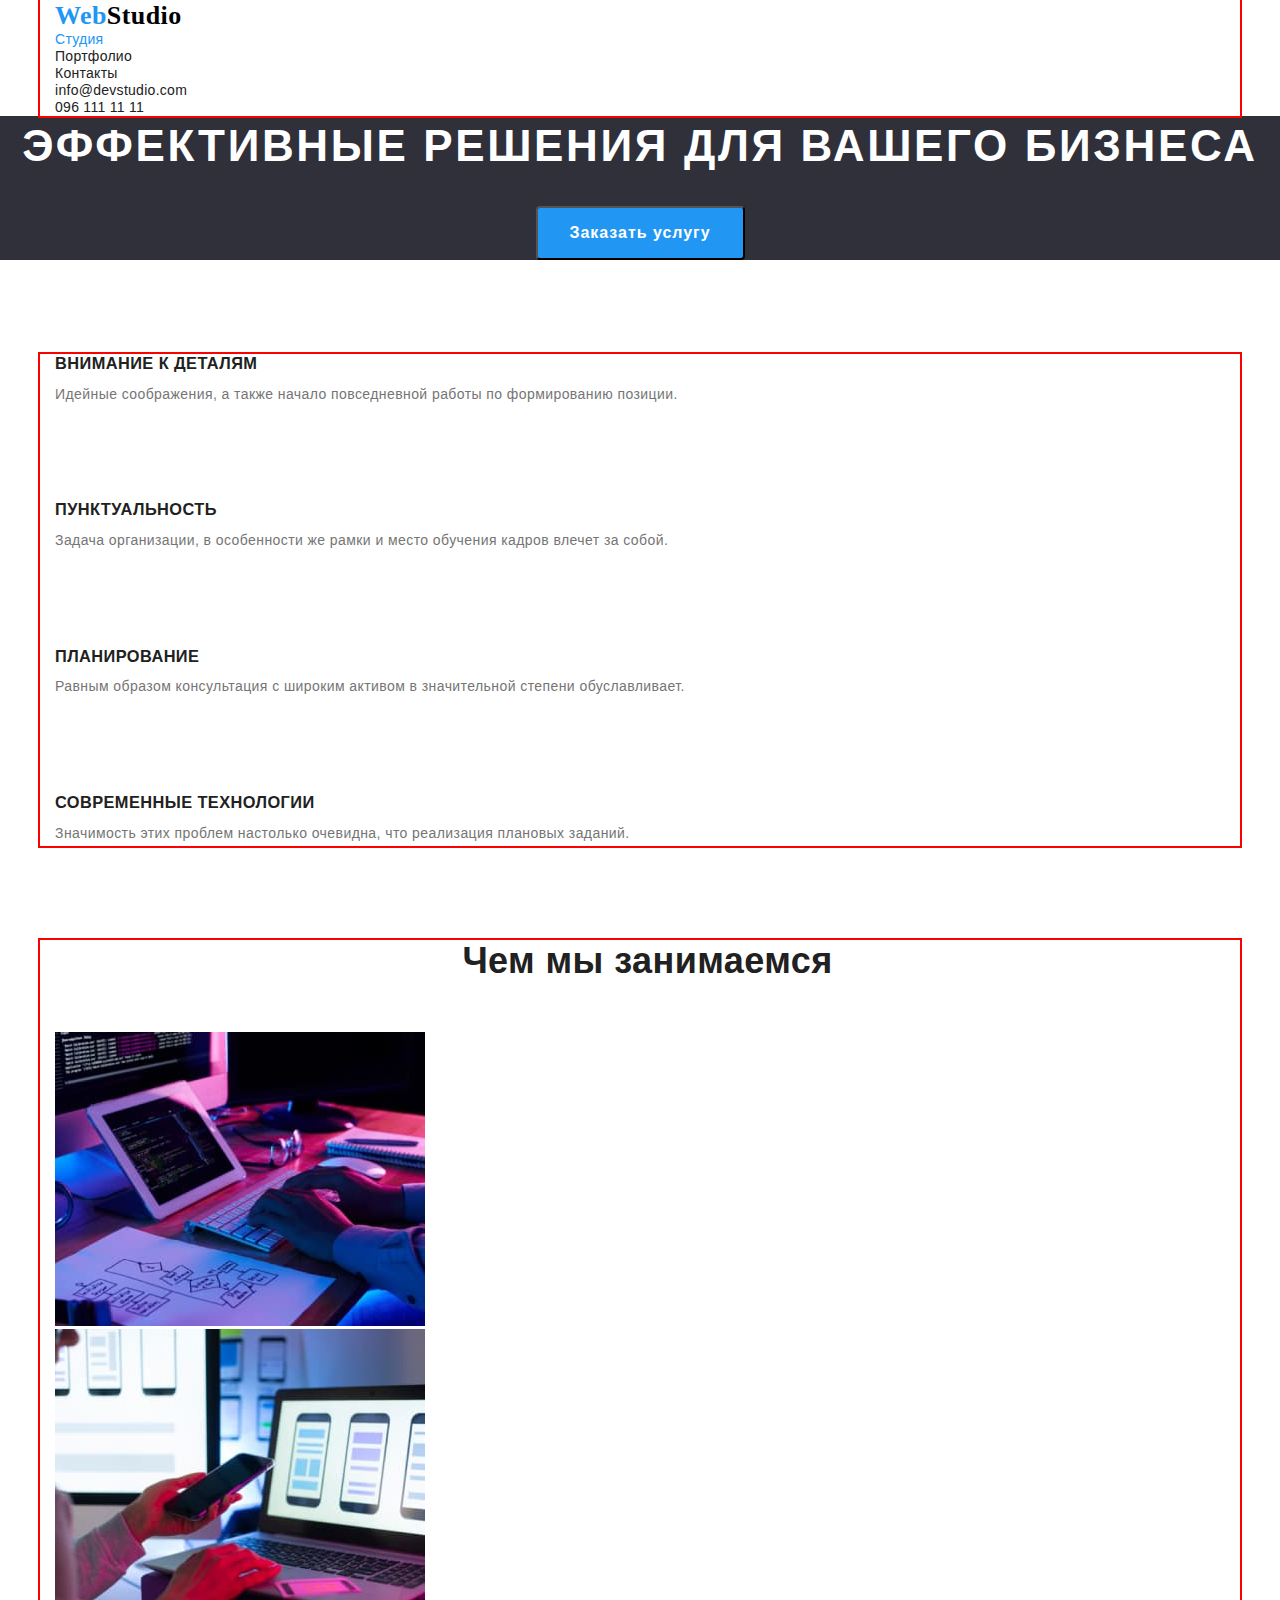
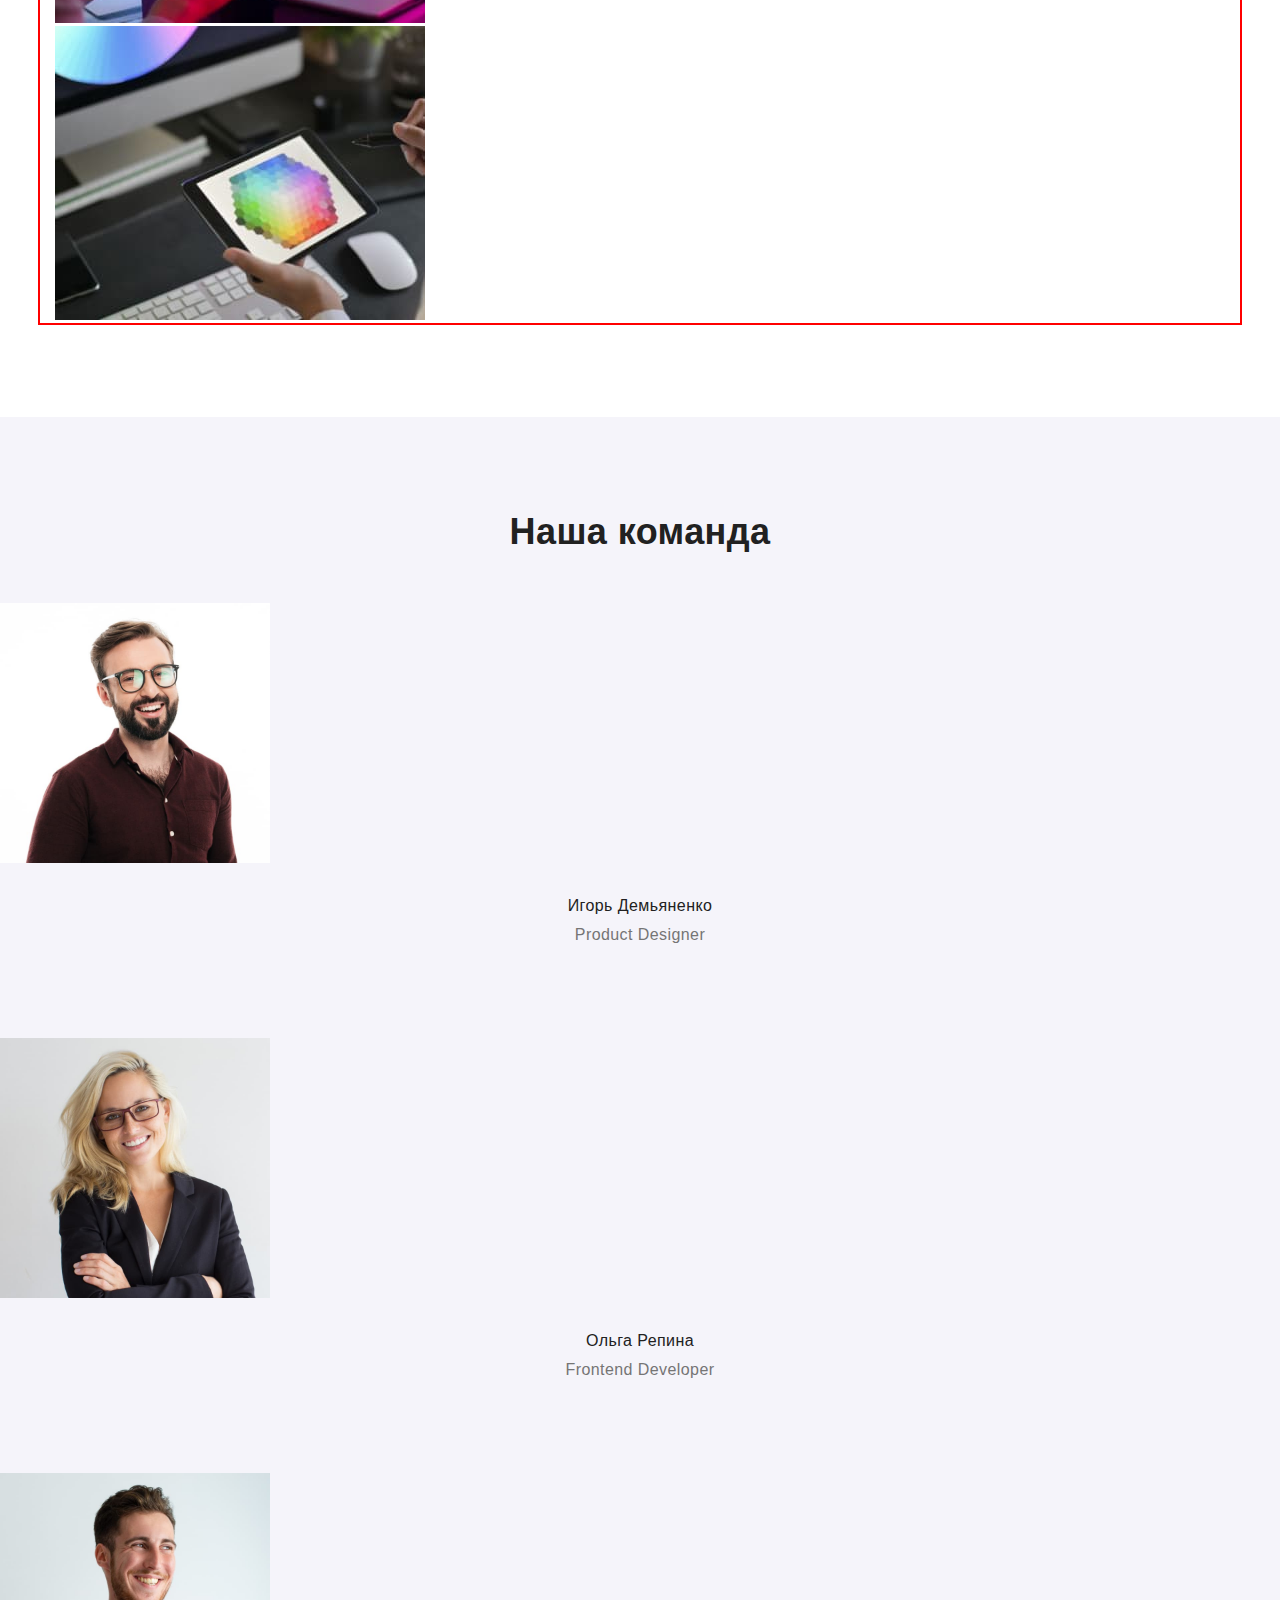
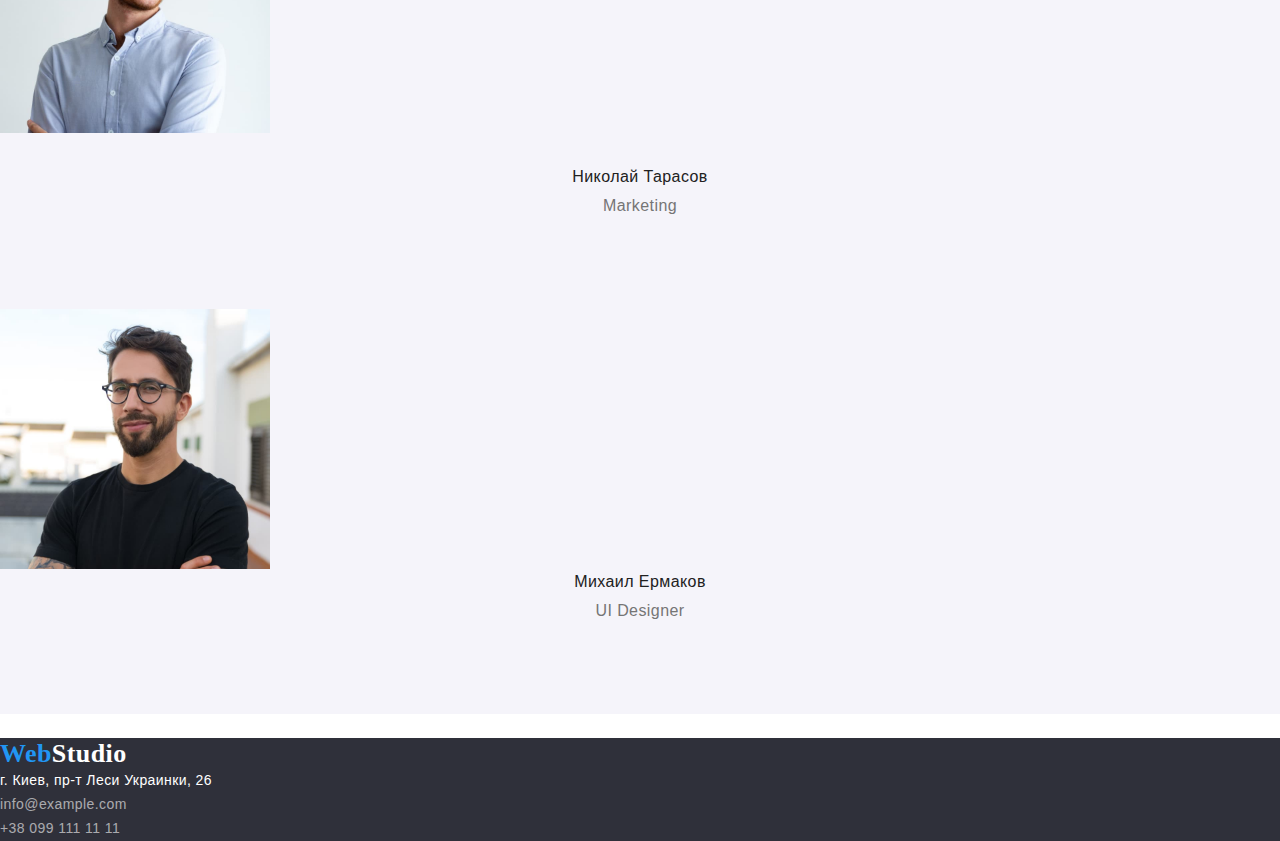
==== index.html @ a7303a39 "containers" ====
<!DOCTYPE html>
<html lang="ru">

<head>
    <meta charset="UTF-8">
    <meta http-equiv="X-UA-Compatible" content="IE=edge">
    <meta name="viewport" content="width=device-width, initial-scale=1.0">
    <title>Студия</title>
    <link rel="preconnect" href="https://fonts.gstatic.com">
    <link href="https://fonts.googleapis.com/css2?family=Raleway:wght@700&family=Roboto:wght@400;500;700;900&display=swap">
    <link rel="stylesheet" href="https://cdnjs.cloudflare.com/ajax/libs/modern-normalize/1.1.0/modern-normalize.min.css">
    <link rel="stylesheet" href="./css/styles.css">
</head>
    <body>
        <!-- Шапка сайта -->
        <header>
            <div class="container">
                <nav class="nav">
                    <a href="" class="logo link"><span>Web</span>Studio</a>
                    <ul class="list site-nav">
                        <li>
                            <a href="" class="link current">Студия</a>
                        </li>
                        <li>
                            <a href="./portfolio.html" class="link">Портфолио</a>
                        </li>
                        <li>
                            <a href="" class="link">Контакты</a>
                        </li>
                    </ul>
                </nav>
                <ul class="list contacts">
                    <li>
                        <a href="mailto:info@devstudio.com" class="link">info@devstudio.com</a>
                    </li>
                    <li>
                        <a href="tel:0961111111" class="link">096 111 11 11</a>
                    </li>
                </ul>
            </div>
        </header>
        <main>
            <!-- Главный баннер -->
            <section class="hero">
                <h1 class="hero title">Эффективные решения для вашего бизнеса</h1>
                <button type="button" class="button">Заказать услугу</button>
            </section>
            <!-- Преимущества -->
            <section class="section">
                <div class="container">
                <h2 class="section-title visually-hidden">Преимущества</h2>
                <ul class="list feature">
                    <li>
                        <h3 class="title">Внимание к деталям</h3>
                        <p class="feature-description">Идейные соображения, а также начало повседневной работы по формированию позиции.
                        </p>
                    </li>
                    <li>
                        <h3 class="title">Пунктуальность</h3>
                        <p class="feature-description">Задача организации, в особенности же рамки и место обучения кадров влечет за
                            собой.</p>
                    </li>
                    <li>
                        <h3 class="title">Планирование</h3>
                        <p class="feature-description">Равным образом консультация с широким активом в значительной степени
                            обуславливает.</p>
                    </li>
                    <li>
                        <h3 class="title">Современные технологии</h3>
                        <p class="feature-description">Значимость этих проблем настолько очевидна, что реализация плановых заданий.</p>
                    </li>
                </ul>
            </div>
            </section>
            <!-- Чем мы занимаемся -->
            <section class="section">
                <div class="container">
                    <h2 class="section-title">Чем мы занимаемся</h2>
                    <ul class="list work">
                        <li>
                            <img src="./images/box1.jpg" alt="компьютер" width="370">
                        </li>
                        <li>
                            <img src="./images/box2.jpg" alt="смартфон" width="370">
                        </li>
                        <li>
                            <img src="./images/box3.jpg" alt="планшет" width="370">
                        </li>
                    </ul>
                </div>     
            </section>
            <!-- Наша команда -->
            <section class="section team">
                    <h2 class="section-title">Наша команда</h2>
                    <ul class="list team">
                        <li class="item">
                            <img class="em-foto" src="./images/foto1.jpg" width="270" height="260" alt="фотография сотрудника 1">
                            <h3 class="name">Игорь Демьяненко</h3>
                            <p class="position">Product Designer</p>
                        </li>
                        <li class="item">
                            <img class="em-foto" src="./images/foto2.jpg" width="270" height="260" alt="фотография сотрудника 2">
                            <h3 class="name">Ольга Репина</h3>
                            <p class="position">Frontend Developer</p>
                        </li>
                        <li class="item">
                            <img class="em-foto" src="./images/foto3.jpg" width="270" height="260" alt="фотография сотрудника 3">
                            <h3 class="name">Николай Тарасов</h3>
                            <p class="position">Marketing</p>
                        </li>
                        <li class="item">
                            <img src="./images/foto4.jpg" width="270" height="260" alt="фотография сотрудника 4">
                            <h3 class="name">Михаил Ермаков</h3>
                            <p class="position">UI Designer</p>
                        </li>
                    </ul>
            </section>
        </main>
        <!-- Footer -->
        <footer>    
            <div class="footer">
                <a href="" class="logo link"><span>Web</span>Studio</a>
                <address>
                    <p>г. Киев, пр-т Леси Украинки, 26</p>
                    <ul class="list">
                        <li><a href="mailto:info@example.com" class="link address">info@example.com</a></li>
                        <li><a href="tel:+380991111111" class="link address">+38 099 111 11 11</a></li>
                    </ul>
                </address>
            </div>
        </footer>
    </body>
---- css/styles.css ----
/* Colors

background: #E5E5E5;
accent: #2196F3; 
black font color: #212121;
white font color: #FFFFFF;
grey font color: #757575;
--second-white-background: #F5F4FA;
--main-backgroundcolor: #E5E5E5;
*/

:root {
    --main-blackcolor: #212121;
    --main-backgroundcolor: #FFFFFF;
    --second-white-background: #F5F4FA;
    --accent-background: #2F303A;
    --accent-color: #2196F3;
    --accent-color-hover: #188CE8;
    --white-fontcolor: #FFFFFF;
    --grey-fontcolor: #757575;
    --black-logo-color: #000000;
} 

html {
    box-sizing: border-box;
}

*,
*::before,
*::after {
    box-sizing: inherit;
}

body {
    color: var(--main-blackcolor);
    background-color: var(--main-backgroundcolor);
    font-family: "Roboto", "Tahoma", sans-serif;
    font-size: 14px;
    letter-spacing: 0.03em;
}

h1,
h2,
h3,
ul,
p {
    margin: 0;
    padding: 0;
}

.list {
    list-style: none;
}

.link {
text-decoration: none;
}

/*Site nav*/
.container {
    width: 1200px;
    padding-left: 15px;
    margin: auto;
    outline: 2px solid red;
}

.logo {
    color: var(--black-logo-color);
    font-family: 'Raleway';
    font-weight: 700;
    font-size: 26px;
    line-height: 1.2;
}

.logo > span {
    color: var(--accent-color);
} 

.site-nav .link,
.contacts .link {
    color: var(--main-blackcolor);
    font-weight: 500;
    line-height: 1.14;
    letter-spacing: 0.02em;
}

.site-nav .link:hover,
.contacts .link:hover,
.site-nav .link:focus,
.contacts .link:focus {
    color: var(--accent-color);
}

.site-nav .link.current {
    color: var(--accent-color);
}

/*Hero*/
.hero {
    background: var(--accent-background);
    text-align: center;
    margin-bottom: 94px;
} 

.hero.title {
    margin-bottom: 30px;
    color: var(--white-fontcolor);
    font-weight: 900;
    font-size: 44px;
    line-height: 1.36;
    letter-spacing: 0.06em;
    text-transform: uppercase;
}

/*Section*/

.section-title {
    font-weight: 700;
    font-size: 36px;
    line-height: 1.17;
    text-align: center;
    margin-bottom: 50px;
}

/*Feature*/
.visually-hidden {
    position: absolute;
    width: 1px;
    height: 1px;
    margin: -1px;
    border: 0;
    padding: 0;
    white-space: nowrap;
    clip-path: inset(100%);
    clip: rect(0 0 0 0);
    overflow: hidden;
}

.feature .title {
    font-weight: 700;
    line-height: 1.14;
    text-transform: uppercase;
    margin-bottom: 10px;
}

.feature-description {
    color: var(--grey-fontcolor);
    line-height: 1.7;
    margin-bottom: 94px;
}

/* List work */
.list.work {
    margin-bottom: 94px;
}
/*Our team*/
/* .team .name {
    color: var(--main-blackcolor);
}  */

.section.team {
    background-color: var(--second-white-background);
    margin-bottom: 24px;
}

.team > .section-title {
    padding-top: 94px;
}

.team .position {
    color: var(--grey-fontcolor);
    font-size: 16px;
    line-height: 1.19;
    text-align: center;
    padding-bottom: 94px;
}

.name {
    font-weight: 500;
    font-size: 16px;
    line-height: 1.19;
    text-align: center;
    margin-bottom: 10px;
}

.em-foto {
    margin-bottom: 30px;
}

/* .list.team > .item:nth-child(2n) {
    background-color: red;
} */
/* Footer */
.footer {
    background-color: var(--accent-background);
    color: var(--white-fontcolor);
}

.footer > .logo {
    color: var(--white-fontcolor);
}

.list .address {
    color: rgba(255, 255, 255, 0.6);
}

.list .address:hover,
.list .address:focus {
    color: var(--accent-color);
}

/* Address */
address {
    line-height: 1.71;
    font-style: normal;
}


/* Button */
.button {
    color: var(--white-fontcolor);
    background-color: var(--accent-color);
    font-family: inherit;
    font-weight: 700;
    font-size: 16px;
    line-height: 1.88;
    align-items: center;
    letter-spacing: 0.06em;
    cursor: pointer;
    border-radius: 4px;
    display: inline-block;
    padding: 10px 32px;
    min-width: 200px;
}

.button:hover,
.button:focus {
    color: var(--white-fontcolor);
    background-color: var(--accent-color-hover);
}

/* Portfolio */
.button-portfolio {
    color: var(--main-blackcolor);
    background-color: var(--second-white-background);
    font-weight: 500;
    font-size: 16px;
    line-height: 1.63;
    text-align: center;
    cursor: pointer;
}

.button-portfolio:hover,
.button-portfolio:focus {
    color: var(--white-fontcolor);
    background-color: var(--accent-color);
}

.work-name {
    font-weight: 700;
    font-size: 18px;
    line-height: 2;
    letter-spacing: 0.06em;
}

.work-description {
    font-size: 16px;
    line-height: 1.88;
    color: var(--grey-fontcolor);
}
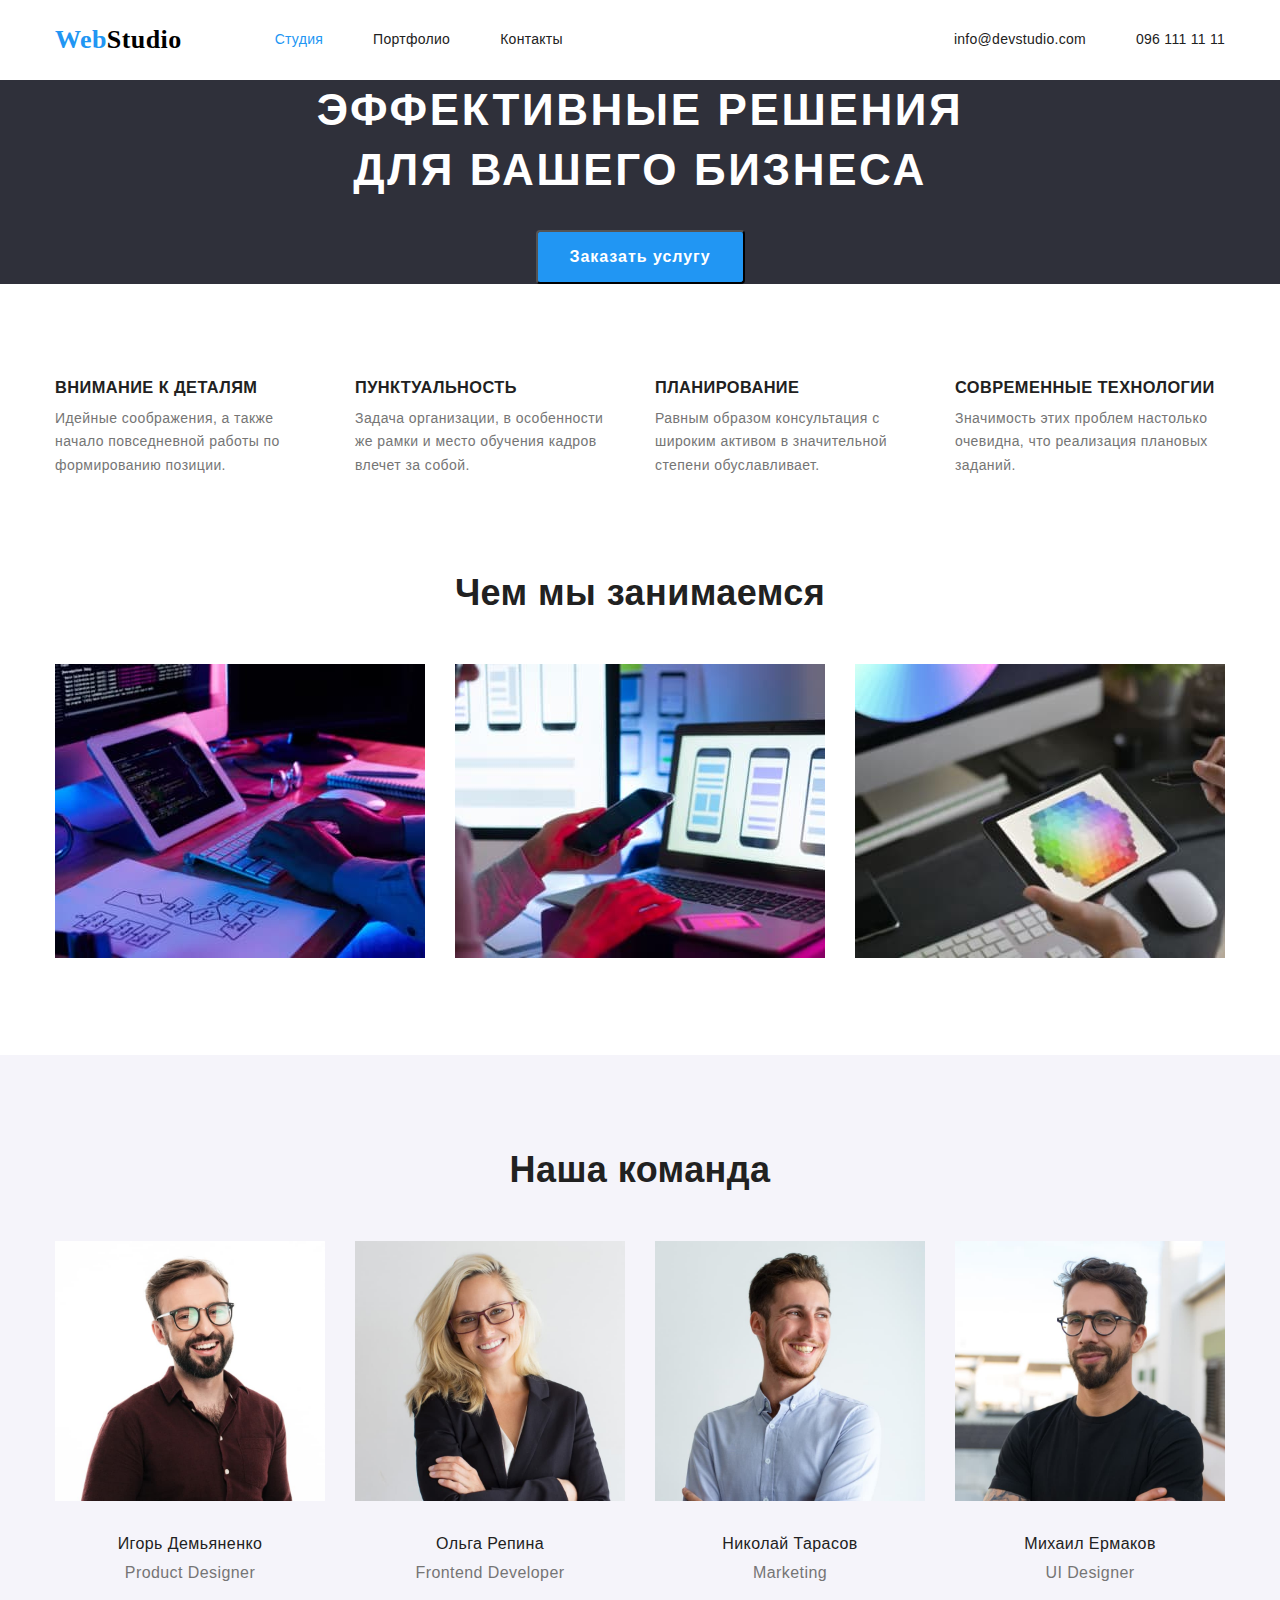
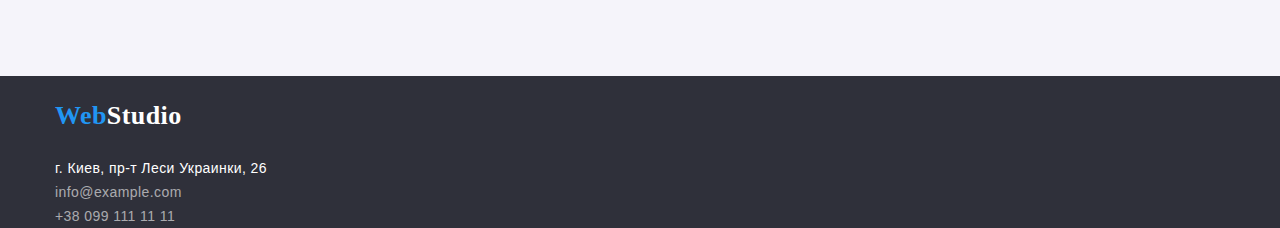
==== commit 121e0816: "done" ====
--- a/index.html
+++ b/index.html
@@ -14,29 +14,29 @@
     <body>
         <!-- Шапка сайта -->
         <header>
-            <div class="container">
+            <div class="container nav">
                 <nav class="nav">
                     <a href="" class="logo link"><span>Web</span>Studio</a>
                     <ul class="list site-nav">
-                        <li>
+                        <li class="item-nav">
                             <a href="" class="link current">Студия</a>
                         </li>
-                        <li>
+                        <li class="item-nav">
                             <a href="./portfolio.html" class="link">Портфолио</a>
                         </li>
-                        <li>
+                        <li class="item-nav">
                             <a href="" class="link">Контакты</a>
                         </li>
                     </ul>
                 </nav>
-                <ul class="list contacts">
-                    <li>
-                        <a href="mailto:info@devstudio.com" class="link">info@devstudio.com</a>
-                    </li>
-                    <li>
-                        <a href="tel:0961111111" class="link">096 111 11 11</a>
-                    </li>
-                </ul>
+                    <ul class="list contacts">
+                        <li class="item-contacts">
+                            <a href="mailto:info@devstudio.com" class="link">info@devstudio.com</a>
+                        </li>
+                        <li class="item-contacts">
+                            <a href="tel:0961111111" class="link">096 111 11 11</a>
+                        </li>
+                    </ul>
             </div>
         </header>
         <main>
@@ -50,22 +50,22 @@
                 <div class="container">
                 <h2 class="section-title visually-hidden">Преимущества</h2>
                 <ul class="list feature">
-                    <li>
+                    <li class="feature-item">
                         <h3 class="title">Внимание к деталям</h3>
                         <p class="feature-description">Идейные соображения, а также начало повседневной работы по формированию позиции.
                         </p>
                     </li>
-                    <li>
+                    <li class="feature-item">
                         <h3 class="title">Пунктуальность</h3>
                         <p class="feature-description">Задача организации, в особенности же рамки и место обучения кадров влечет за
                             собой.</p>
                     </li>
-                    <li>
+                    <li class="feature-item">
                         <h3 class="title">Планирование</h3>
                         <p class="feature-description">Равным образом консультация с широким активом в значительной степени
                             обуславливает.</p>
                     </li>
-                    <li>
+                    <li class="feature-item">
                         <h3 class="title">Современные технологии</h3>
                         <p class="feature-description">Значимость этих проблем настолько очевидна, что реализация плановых заданий.</p>
                     </li>
@@ -77,13 +77,13 @@
                 <div class="container">
                     <h2 class="section-title">Чем мы занимаемся</h2>
                     <ul class="list work">
-                        <li>
+                        <li class="work-item">
                             <img src="./images/box1.jpg" alt="компьютер" width="370">
                         </li>
-                        <li>
+                        <li class="work-item">
                             <img src="./images/box2.jpg" alt="смартфон" width="370">
                         </li>
-                        <li>
+                        <li class="work-item">
                             <img src="./images/box3.jpg" alt="планшет" width="370">
                         </li>
                     </ul>
@@ -92,33 +92,35 @@
             <!-- Наша команда -->
             <section class="section team">
                     <h2 class="section-title">Наша команда</h2>
-                    <ul class="list team">
-                        <li class="item">
-                            <img class="em-foto" src="./images/foto1.jpg" width="270" height="260" alt="фотография сотрудника 1">
-                            <h3 class="name">Игорь Демьяненко</h3>
-                            <p class="position">Product Designer</p>
-                        </li>
-                        <li class="item">
-                            <img class="em-foto" src="./images/foto2.jpg" width="270" height="260" alt="фотография сотрудника 2">
-                            <h3 class="name">Ольга Репина</h3>
-                            <p class="position">Frontend Developer</p>
-                        </li>
-                        <li class="item">
-                            <img class="em-foto" src="./images/foto3.jpg" width="270" height="260" alt="фотография сотрудника 3">
-                            <h3 class="name">Николай Тарасов</h3>
-                            <p class="position">Marketing</p>
-                        </li>
-                        <li class="item">
-                            <img src="./images/foto4.jpg" width="270" height="260" alt="фотография сотрудника 4">
-                            <h3 class="name">Михаил Ермаков</h3>
-                            <p class="position">UI Designer</p>
-                        </li>
-                    </ul>
+                    <div class="team-container">
+                        <ul class="list team">
+                            <li class="item">
+                                <img class="em-foto" src="./images/foto1.jpg" width="270" height="260" alt="фотография сотрудника 1">
+                                <h3 class="name">Игорь Демьяненко</h3>
+                                <p class="position">Product Designer</p>
+                            </li>
+                            <li class="item">
+                                <img class="em-foto" src="./images/foto2.jpg" width="270" height="260" alt="фотография сотрудника 2">
+                                <h3 class="name">Ольга Репина</h3>
+                                <p class="position">Frontend Developer</p>
+                            </li>
+                            <li class="item">
+                                <img class="em-foto" src="./images/foto3.jpg" width="270" height="260" alt="фотография сотрудника 3">
+                                <h3 class="name">Николай Тарасов</h3>
+                                <p class="position">Marketing</p>
+                            </li>
+                            <li class="item">
+                                <img class="em-foto" src="./images/foto4.jpg" width="270" height="260" alt="фотография сотрудника 4">
+                                <h3 class="name">Михаил Ермаков</h3>
+                                <p class="position">UI Designer</p>
+                            </li>
+                        </ul>
+                    </div>
             </section>
         </main>
         <!-- Footer -->
-        <footer>    
-            <div class="footer">
+        <footer class="footer">    
+            <div class="footer container">
                 <a href="" class="logo link"><span>Web</span>Studio</a>
                 <address>
                     <p>г. Киев, пр-т Леси Украинки, 26</p>
--- a/css/styles.css
+++ b/css/styles.css
@@ -48,9 +48,17 @@
     padding: 0;
 }
 
-.list {
+.list,
+.ul {
+    padding: 0;
+    margin: 0;
     list-style: none;
 }
+
+img {
+    display: inline-block;
+}
+
 
 .link {
 text-decoration: none;
@@ -60,9 +68,32 @@
 .container {
     width: 1200px;
     padding-left: 15px;
+    padding-right: 15px;
     margin: auto;
-    outline: 2px solid red;
-}
+}
+
+.list.site-nav,
+.list.contacts {
+    display: flex;
+}
+
+.list.contacts {
+    margin-left: auto;    
+}
+
+.list.site-nav {
+    margin-left: 93px;
+    margin-right: 331px;
+}
+
+.list.site-nav .item-nav:not(:last-child),
+.list.contacts .item-contacts:not(:last-child) {
+    margin-right: 50px;
+}
+
+/* .list.contacts .item-contacts+.item-contacts {
+    margin-left: 50px;
+} */
 
 .logo {
     color: var(--black-logo-color);
@@ -76,12 +107,27 @@
     color: var(--accent-color);
 } 
 
+.logo.link {
+    display: block;
+    padding-top: 24px;
+    padding-bottom: 25px;
+}
+
 .site-nav .link,
 .contacts .link {
+    display: block;
+    padding-top: 32px;
+    padding-bottom: 32px;
+
     color: var(--main-blackcolor);
     font-weight: 500;
     line-height: 1.14;
     letter-spacing: 0.02em;
+}
+
+.nav {
+    display: flex;
+    align-items: center;
 }
 
 .site-nav .link:hover,
@@ -103,7 +149,13 @@
 } 
 
 .hero.title {
+    display: block;
+    margin-left: auto;
+    margin-right: auto;
+    width: 696px;
     margin-bottom: 30px;
+
+
     color: var(--white-fontcolor);
     font-weight: 900;
     font-size: 44px;
@@ -149,10 +201,32 @@
     margin-bottom: 94px;
 }
 
+.list.feature {
+    display: flex;
+}
+
+.list.feature .feature-item {
+    width: 270px;
+} 
+
+/* Альтернатива: .list.feature .feature-item + .feature-item {
+    margin-left: 30px;
+} */
+
+.list.feature .feature-item:not(:last-child) {
+    margin-right: 30px;
+}
+
 /* List work */
 .list.work {
     margin-bottom: 94px;
-}
+    display: flex;
+}
+
+.list.work .work-item + .work-item {
+    margin-left: 30px;
+}
+
 /*Our team*/
 /* .team .name {
     color: var(--main-blackcolor);
@@ -160,11 +234,11 @@
 
 .section.team {
     background-color: var(--second-white-background);
-    margin-bottom: 24px;
 }
 
 .team > .section-title {
     padding-top: 94px;
+    margin-bottom: 50px;
 }
 
 .team .position {
@@ -185,12 +259,29 @@
 
 .em-foto {
     margin-bottom: 30px;
+}
+
+.list.team {
+    display: flex;
+}
+
+.list.team .item + .item {
+    margin-left: 30px;
 }
 
 /* .list.team > .item:nth-child(2n) {
     background-color: red;
 } */
 /* Footer */
+
+.footer.container,
+.team-container {
+    width: 1200px;
+    padding-left: 15px;
+    padding-right: 15px;
+    margin: auto;
+}
+
 .footer {
     background-color: var(--accent-background);
     color: var(--white-fontcolor);
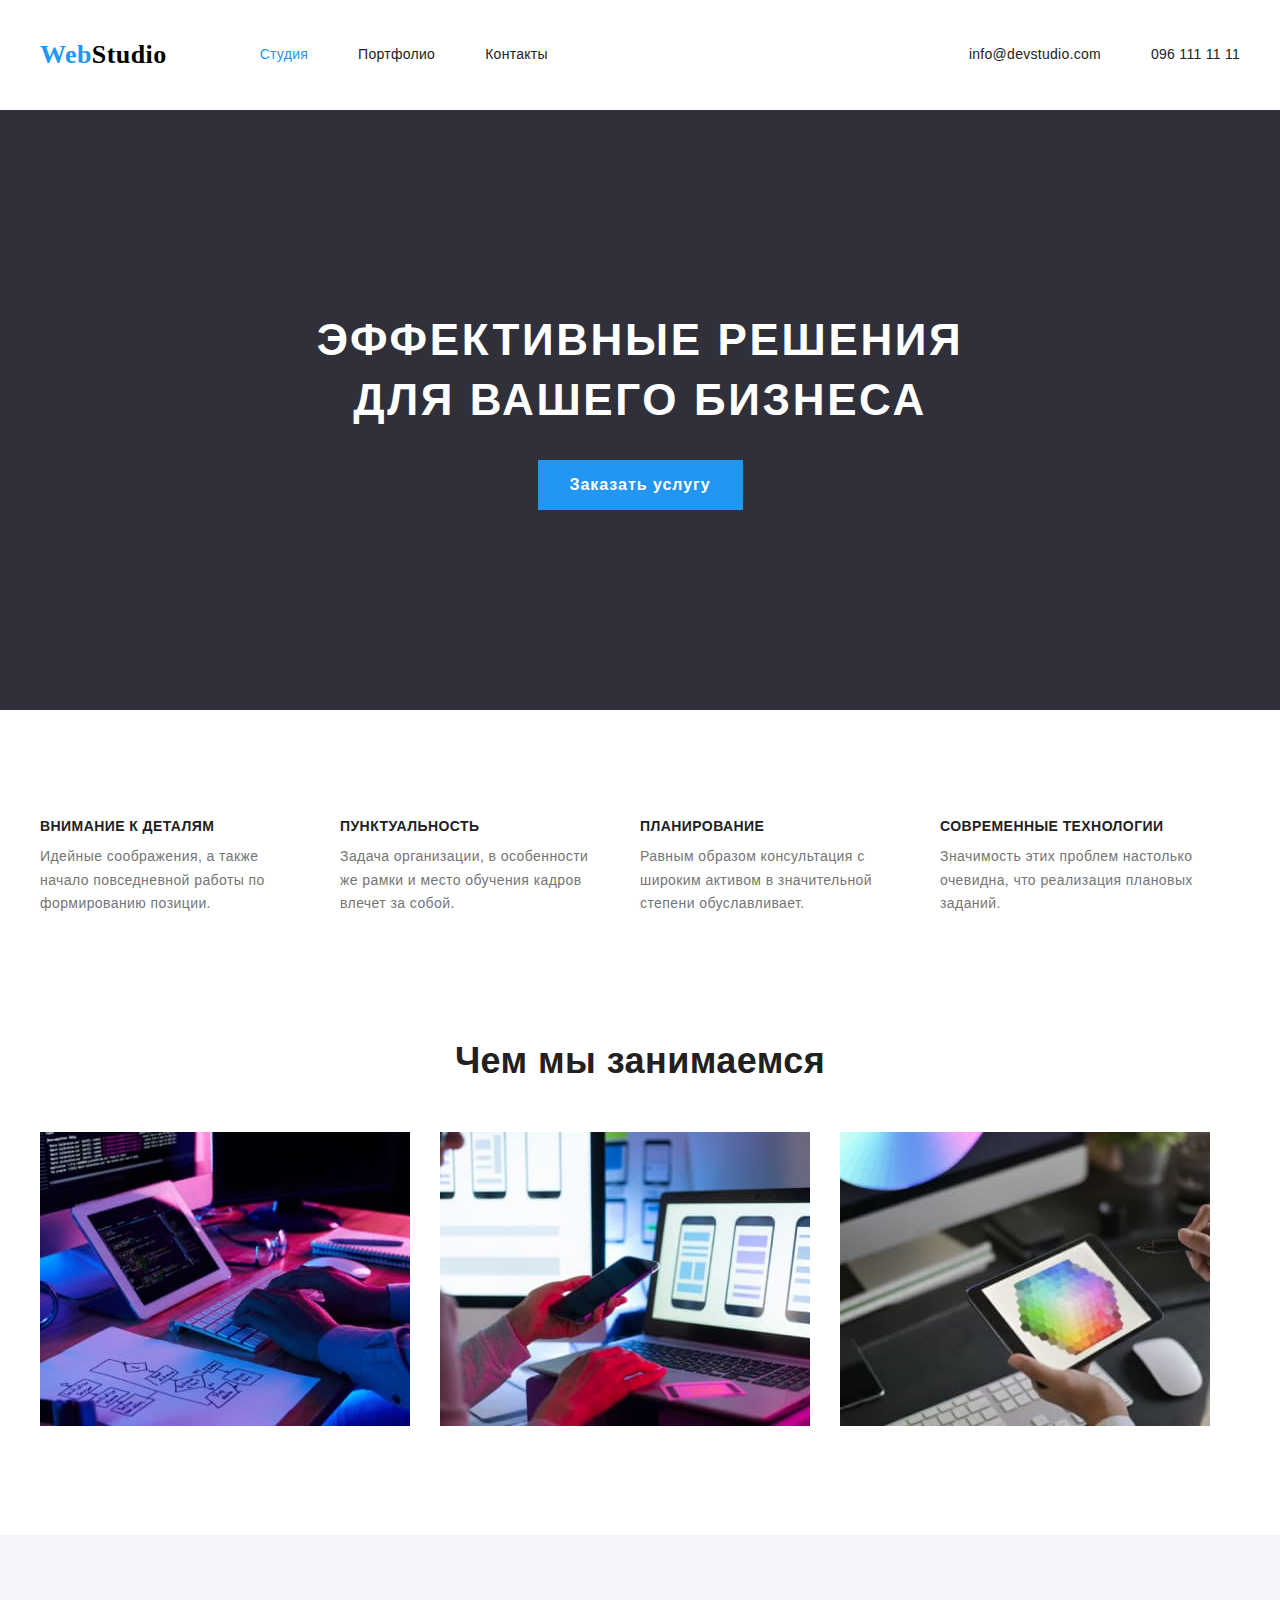
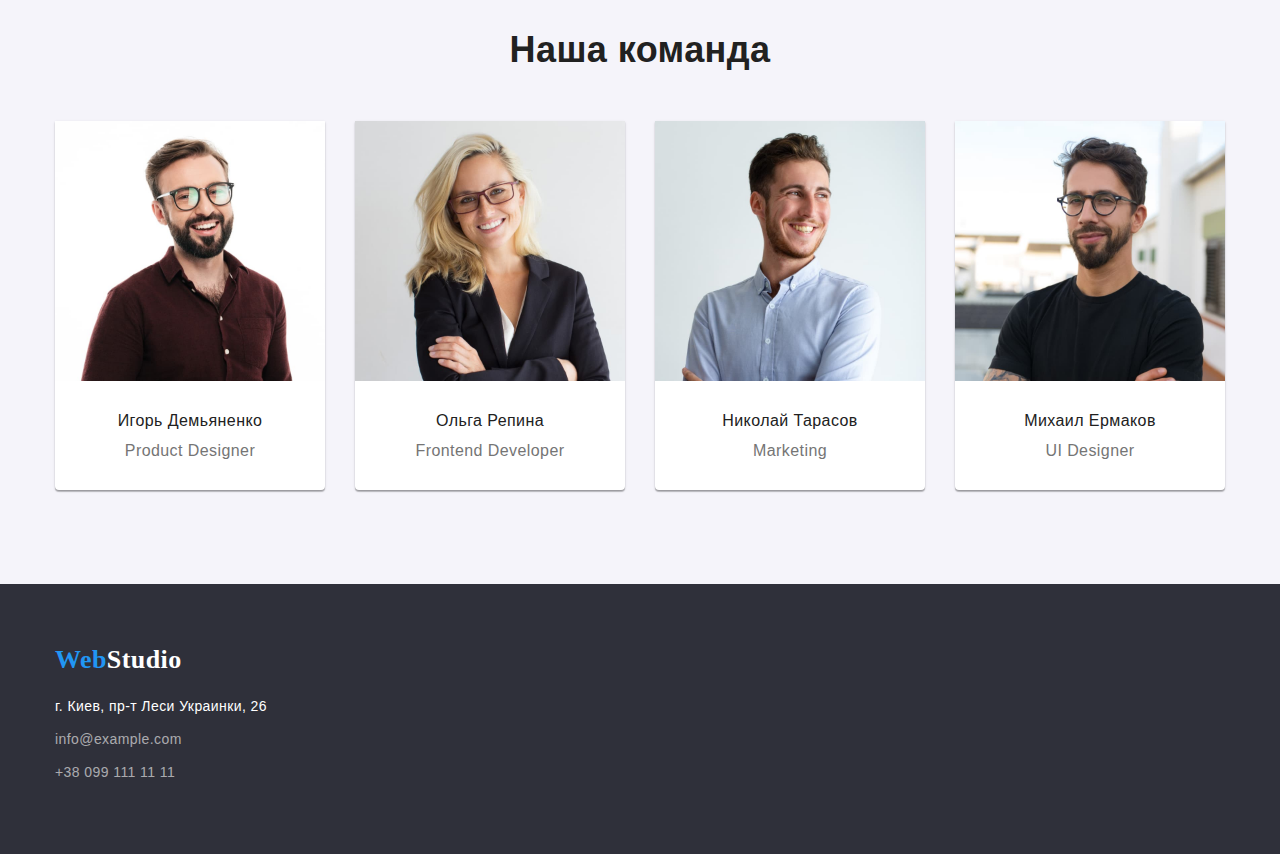
==== commit a27de2bf: "fix afret checking" ====
--- a/index.html
+++ b/index.html
@@ -42,7 +42,7 @@
         <main>
             <!-- Главный баннер -->
             <section class="hero">
-                <h1 class="hero title">Эффективные решения для вашего бизнеса</h1>
+                <h1 class="hero title">Эффективные решения<br>для вашего бизнеса</h1>
                 <button type="button" class="button">Заказать услугу</button>
             </section>
             <!-- Преимущества -->
@@ -73,20 +73,20 @@
             </div>
             </section>
             <!-- Чем мы занимаемся -->
-            <section class="section">
+            <section class="section padding-minus">
                 <div class="container">
-                    <h2 class="section-title">Чем мы занимаемся</h2>
-                    <ul class="list work">
-                        <li class="work-item">
-                            <img src="./images/box1.jpg" alt="компьютер" width="370">
-                        </li>
-                        <li class="work-item">
-                            <img src="./images/box2.jpg" alt="смартфон" width="370">
-                        </li>
-                        <li class="work-item">
-                            <img src="./images/box3.jpg" alt="планшет" width="370">
-                        </li>
-                    </ul>
+                <h2 class="section-title">Чем мы занимаемся</h2>
+                <ul class="list work">
+                    <li class="work-item">
+                        <img src="./images/box1.jpg" alt="компьютер" width="370">
+                    </li>
+                    <li class="work-item">
+                        <img src="./images/box2.jpg" alt="смартфон" width="370">
+                    </li>
+                    <li class="work-item">
+                        <img src="./images/box3.jpg" alt="планшет" width="370">
+                    </li>
+                </ul>
                 </div>     
             </section>
             <!-- Наша команда -->
@@ -123,10 +123,10 @@
             <div class="footer container">
                 <a href="" class="logo link"><span>Web</span>Studio</a>
                 <address>
-                    <p>г. Киев, пр-т Леси Украинки, 26</p>
                     <ul class="list">
-                        <li><a href="mailto:info@example.com" class="link address">info@example.com</a></li>
-                        <li><a href="tel:+380991111111" class="link address">+38 099 111 11 11</a></li>
+                        <li class="address street">г. Киев, пр-т Леси Украинки, 26</li>
+                        <li class="address"><a href="mailto:info@example.com" class="link address">info@example.com</a></li>
+                        <li class="address"><a href="tel:+380991111111" class="link address">+38 099 111 11 11</a></li>
                     </ul>
                 </address>
             </div>
--- a/css/styles.css
+++ b/css/styles.css
@@ -19,6 +19,7 @@
     --white-fontcolor: #FFFFFF;
     --grey-fontcolor: #757575;
     --black-logo-color: #000000;
+    --grey-links: #212121;
 } 
 
 html {
@@ -42,24 +43,28 @@
 h1,
 h2,
 h3,
+h4,
+h5,
+h6,
 ul,
-p {
+p,
+a {
     margin: 0;
     padding: 0;
 }
 
-.list,
-.ul {
+img {
+    max-width: 100%;
+    height: auto;
+    display: block;
+}
+
+.list {
     padding: 0;
     margin: 0;
     list-style: none;
 }
 
-img {
-    display: inline-block;
-}
-
-
 .link {
 text-decoration: none;
 }
@@ -67,9 +72,9 @@
 /*Site nav*/
 .container {
     width: 1200px;
-    padding-left: 15px;
-    padding-right: 15px;
-    margin: auto;
+    padding: 15px 0;
+    margin-left: auto;
+    margin-right: auto;
 }
 
 .list.site-nav,
@@ -113,7 +118,17 @@
     padding-bottom: 25px;
 }
 
-.site-nav .link,
+.site-nav .link {
+    display: block;
+    padding-top: 32px;
+    padding-bottom: 32px;
+
+    color: var(--grey-links);
+    font-weight: 500;
+    line-height: 1.14;
+    letter-spacing: 0.02em;
+}
+
 .contacts .link {
     display: block;
     padding-top: 32px;
@@ -141,20 +156,32 @@
     color: var(--accent-color);
 }
 
+/* .line {
+    border: 1px solid #ECECEC;
+    width: 1600px;
+    height: 0px;
+    left: 0px;
+    top: 80px;       
+} */
+.hline:after {
+    content: " ";
+    display: block;
+    border-bottom: 1px solid #ECECEC;
+}
+
 /*Hero*/
 .hero {
     background: var(--accent-background);
     text-align: center;
-    margin-bottom: 94px;
+    padding-top: 200px;
+    padding-bottom: 200px;
 } 
 
 .hero.title {
-    display: block;
     margin-left: auto;
     margin-right: auto;
-    width: 696px;
+    padding: 0;
     margin-bottom: 30px;
-
 
     color: var(--white-fontcolor);
     font-weight: 900;
@@ -174,6 +201,10 @@
     margin-bottom: 50px;
 }
 
+.section {
+    padding-top: 94px;
+    padding-bottom: 94px;
+}
 /*Feature*/
 .visually-hidden {
     position: absolute;
@@ -189,6 +220,7 @@
 }
 
 .feature .title {
+    font-size: 14px;
     font-weight: 700;
     line-height: 1.14;
     text-transform: uppercase;
@@ -198,7 +230,6 @@
 .feature-description {
     color: var(--grey-fontcolor);
     line-height: 1.7;
-    margin-bottom: 94px;
 }
 
 .list.feature {
@@ -219,12 +250,15 @@
 
 /* List work */
 .list.work {
-    margin-bottom: 94px;
     display: flex;
 }
 
 .list.work .work-item + .work-item {
     margin-left: 30px;
+}
+
+.section.padding-minus {
+    padding-top: 0;
 }
 
 /*Our team*/
@@ -237,7 +271,6 @@
 }
 
 .team > .section-title {
-    padding-top: 94px;
     margin-bottom: 50px;
 }
 
@@ -246,7 +279,7 @@
     font-size: 16px;
     line-height: 1.19;
     text-align: center;
-    padding-bottom: 94px;
+    padding-bottom: 30px;
 }
 
 .name {
@@ -269,6 +302,12 @@
     margin-left: 30px;
 }
 
+.list.team .item {
+    background: var(--main-backgroundcolor);
+    border-radius: 0px 0px 4px 4px;
+    box-shadow: 0px 1px 3px rgba(0, 0, 0, 0.12), 0px 1px 1px rgba(0, 0, 0, 0.14), 0px 2px 1px rgba(0, 0, 0, 0.2);
+}
+
 /* .list.team > .item:nth-child(2n) {
     background-color: red;
 } */
@@ -277,24 +316,34 @@
 .footer.container,
 .team-container {
     width: 1200px;
-    padding-left: 15px;
-    padding-right: 15px;
-    margin: auto;
+    padding: 0px 15px;
+    margin-left: auto;
+    margin-right: auto;
 }
 
 .footer {
     background-color: var(--accent-background);
     color: var(--white-fontcolor);
+    padding-top: 60px;
+    padding-bottom: 60px;
 }
 
 .footer > .logo {
     color: var(--white-fontcolor);
+}
+
+.footer .logo {
+    padding: 0;
+    margin-bottom: 20px;
 }
 
 .list .address {
     color: rgba(255, 255, 255, 0.6);
 }
 
+.list .address.street {
+    color: var(--white-fontcolor);
+}
 .list .address:hover,
 .list .address:focus {
     color: var(--accent-color);
@@ -306,6 +355,12 @@
     font-style: normal;
 }
 
+.list > .address {
+    margin-bottom: 9px;
+}
+.list.address>.address:not(:last-child) {
+    margin-bottom: 9px;
+}
 
 /* Button */
 .button {
@@ -318,10 +373,11 @@
     align-items: center;
     letter-spacing: 0.06em;
     cursor: pointer;
-    border-radius: 4px;
+    border: none;
     display: inline-block;
     padding: 10px 32px;
     min-width: 200px;
+    min-height: 50px;
 }
 
 .button:hover,
@@ -331,14 +387,34 @@
 }
 
 /* Portfolio */
+
 .button-portfolio {
+    display: block;
     color: var(--main-blackcolor);
     background-color: var(--second-white-background);
+    border-radius: 4px;
+    font-family: inherit;
     font-weight: 500;
     font-size: 16px;
     line-height: 1.63;
     text-align: center;
     cursor: pointer;
+    border: none;
+}
+
+.list.button-menu {
+    display: flex;
+    justify-content: center;
+    margin-bottom: 50px;
+}
+
+.button-portfolio {
+    margin-right: 8px;
+    padding: 6px 22px;
+}
+
+.button-portfolio :last-child {
+    margin-right: 0px;
 }
 
 .button-portfolio:hover,
@@ -347,7 +423,12 @@
     background-color: var(--accent-color);
 }
 
+.foto {
+display: block;
+}
+
 .work-name {
+    margin-bottom: 4px;
     font-weight: 700;
     font-size: 18px;
     line-height: 2;
@@ -359,3 +440,32 @@
     line-height: 1.88;
     color: var(--grey-fontcolor);
 }
+
+.list.works-with-description {
+    display: flex;
+    flex-wrap: wrap;
+}
+
+.flex-element {
+    width: 370px;
+    margin-right: 30px;
+    margin-bottom: 30px;
+}
+
+.flex-element:nth-child(3n) {
+    margin-right: 0;
+}
+
+.flex-element:nth-last-child(-n+3) {
+    margin-bottom: 0;
+}
+
+.legend {
+    border-left: 1px solid #EEEEEE;
+    border-right: 1px solid #EEEEEE;
+    border-bottom: 1px solid #EEEEEE;
+    padding-left: 24px;
+    padding-right: 24px;
+    padding-top: 20px;
+    padding-bottom: 54px;
+}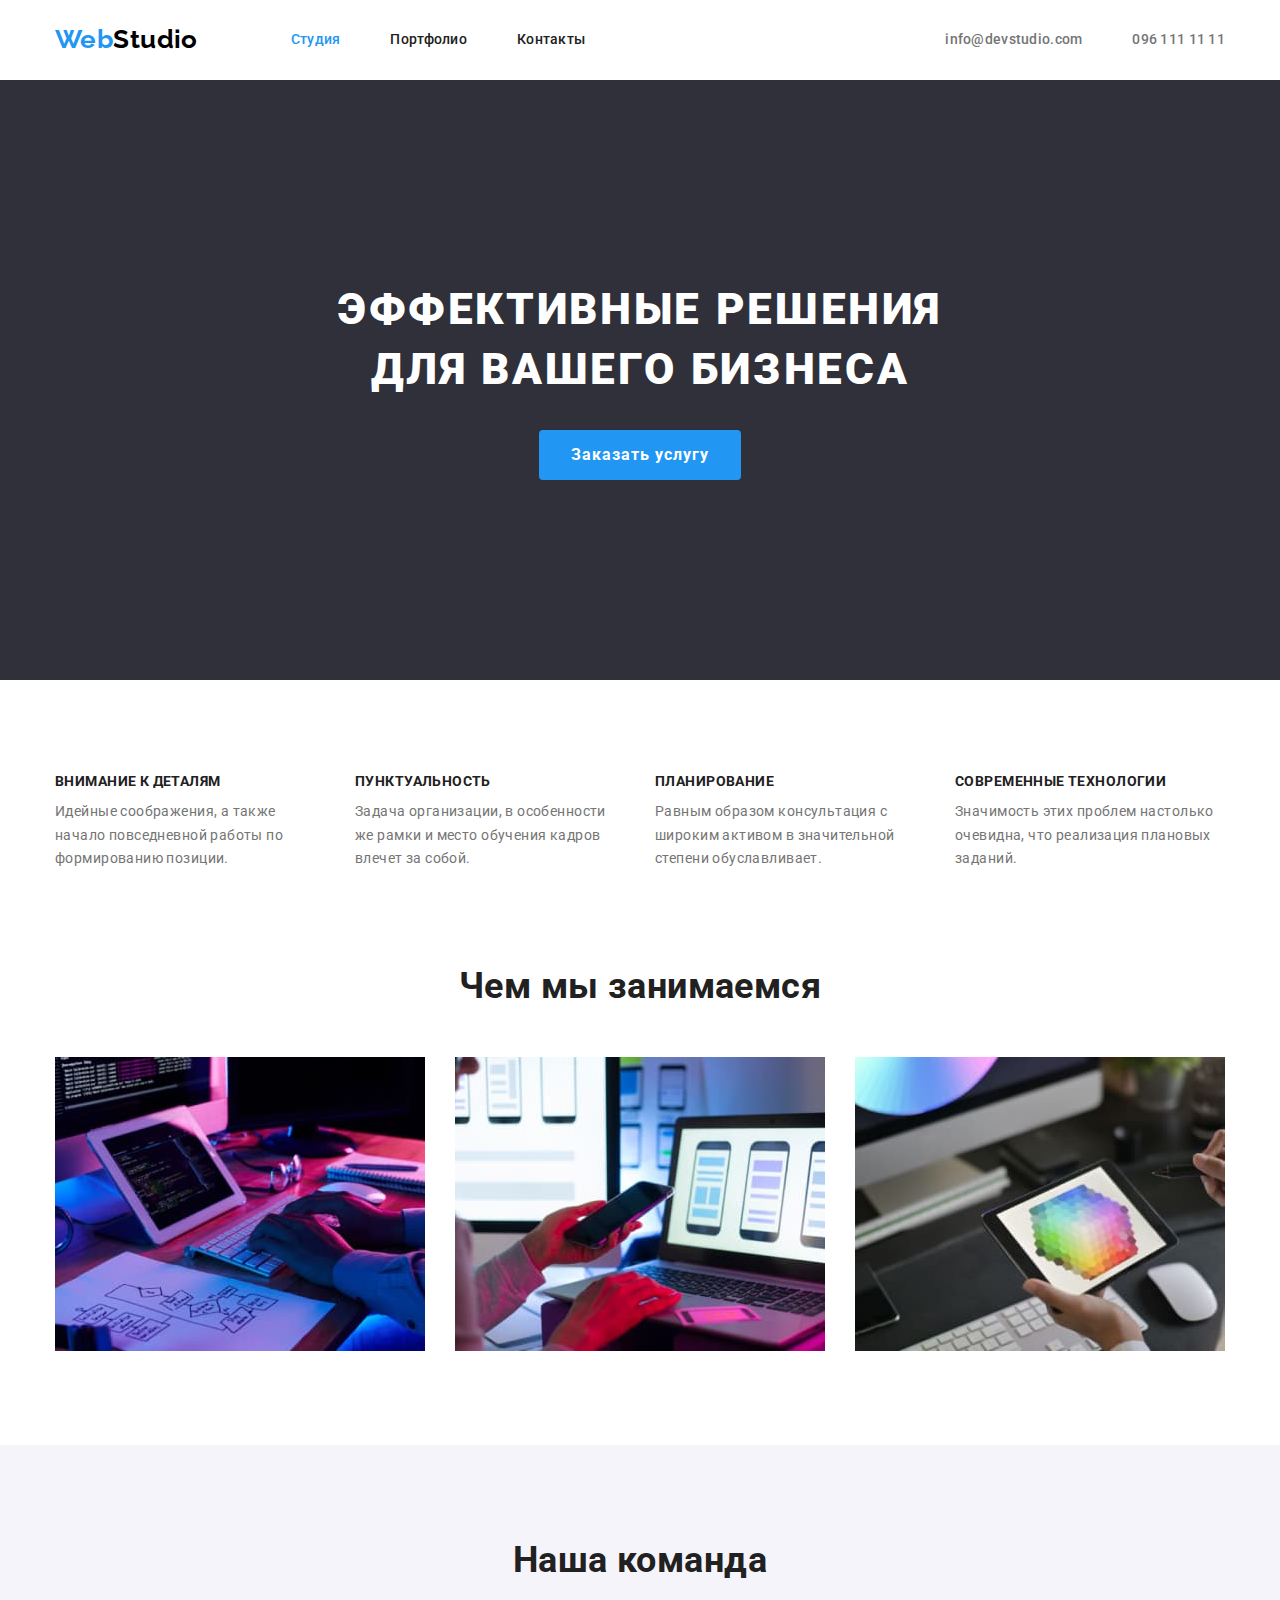
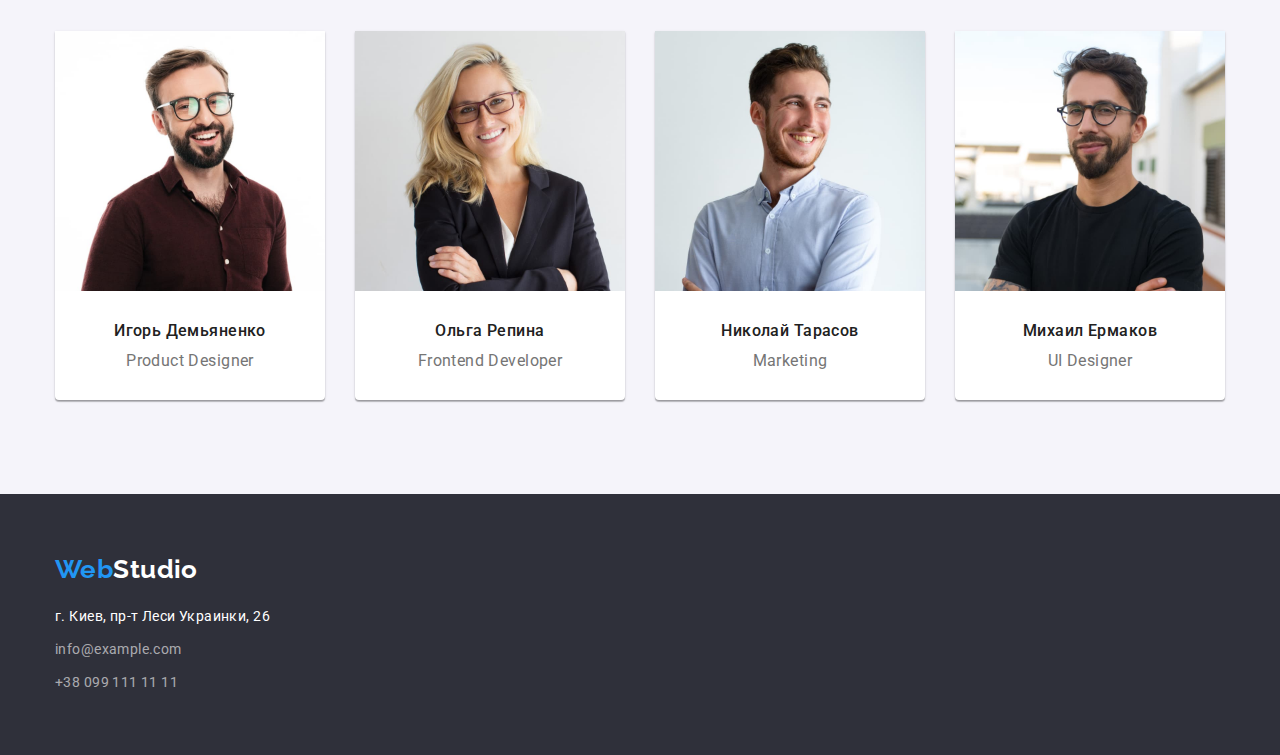
==== commit 58e2494d: "fix last mistakes" ====
--- a/index.html
+++ b/index.html
@@ -7,7 +7,8 @@
     <meta name="viewport" content="width=device-width, initial-scale=1.0">
     <title>Студия</title>
     <link rel="preconnect" href="https://fonts.gstatic.com">
-    <link href="https://fonts.googleapis.com/css2?family=Raleway:wght@700&family=Roboto:wght@400;500;700;900&display=swap">
+    <link href="https://fonts.googleapis.com/css2?family=Raleway:wght@700&family=Roboto:wght@400;500;700;900&display=swap"
+    rel="stylesheet">
     <link rel="stylesheet" href="https://cdnjs.cloudflare.com/ajax/libs/modern-normalize/1.1.0/modern-normalize.min.css">
     <link rel="stylesheet" href="./css/styles.css">
 </head>
--- a/css/styles.css
+++ b/css/styles.css
@@ -35,7 +35,7 @@
 body {
     color: var(--main-blackcolor);
     background-color: var(--main-backgroundcolor);
-    font-family: "Roboto", "Tahoma", sans-serif;
+    font-family: "Roboto", sans-serif;
     font-size: 14px;
     letter-spacing: 0.03em;
 }
@@ -72,7 +72,8 @@
 /*Site nav*/
 .container {
     width: 1200px;
-    padding: 15px 0;
+    padding-left: 15px;
+    padding-right: 15px;
     margin-left: auto;
     margin-right: auto;
 }
@@ -129,12 +130,12 @@
     letter-spacing: 0.02em;
 }
 
-.contacts .link {
+.item-contacts .link {
     display: block;
     padding-top: 32px;
     padding-bottom: 32px;
 
-    color: var(--main-blackcolor);
+    color: var(--grey-fontcolor);
     font-weight: 500;
     line-height: 1.14;
     letter-spacing: 0.02em;
@@ -279,7 +280,7 @@
     font-size: 16px;
     line-height: 1.19;
     text-align: center;
-    padding-bottom: 30px;
+    margin-bottom: 30px;
 }
 
 .name {
@@ -358,8 +359,9 @@
 .list > .address {
     margin-bottom: 9px;
 }
-.list.address>.address:not(:last-child) {
-    margin-bottom: 9px;
+
+.list .address:last-child {
+    margin-bottom: 0px;
 }
 
 /* Button */
@@ -374,6 +376,7 @@
     letter-spacing: 0.06em;
     cursor: pointer;
     border: none;
+    border-radius: 4px;
     display: inline-block;
     padding: 10px 32px;
     min-width: 200px;
@@ -467,5 +470,5 @@
     padding-left: 24px;
     padding-right: 24px;
     padding-top: 20px;
-    padding-bottom: 54px;
+    padding-bottom: 20px;
 }